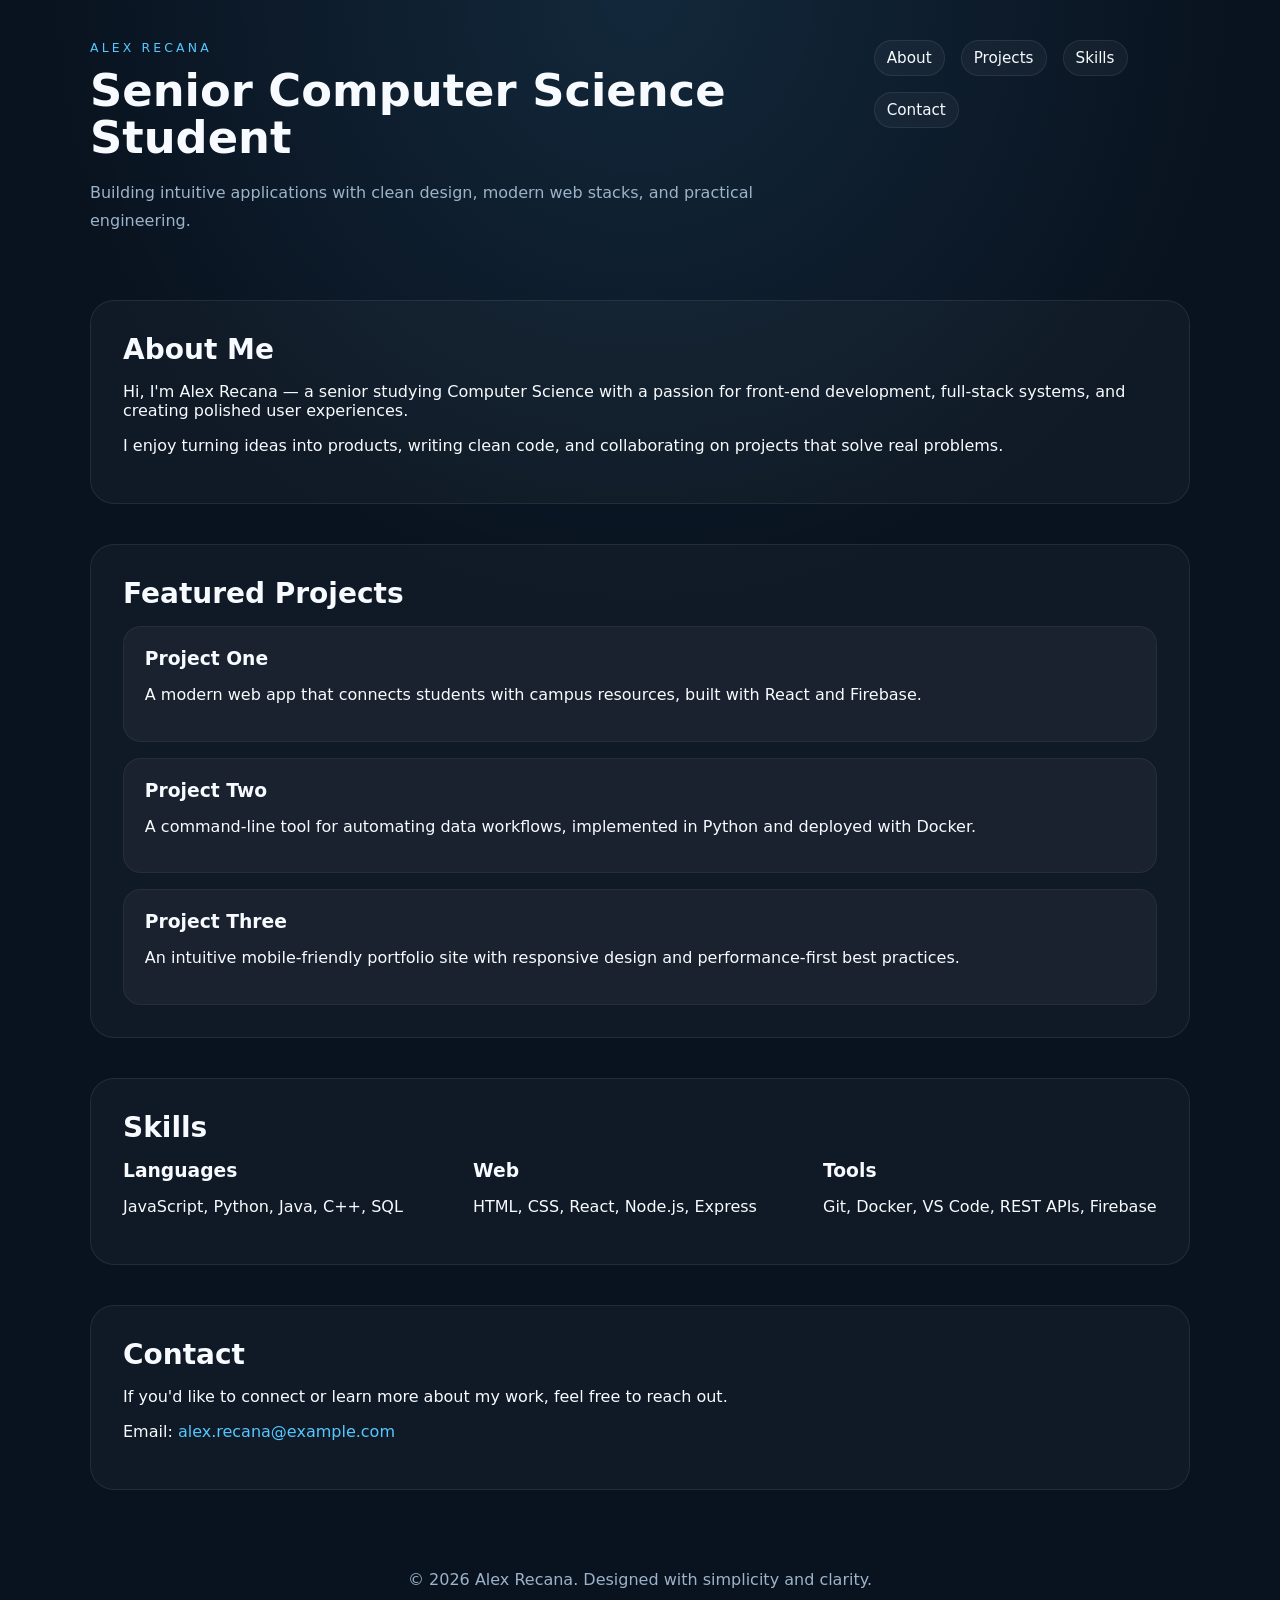
==== index.html @ cb9fe798 "initial portfolio" ====
<!DOCTYPE html>
<html lang="en">
  <head>
    <meta charset="UTF-8" />
    <meta name="viewport" content="width=device-width, initial-scale=1.0" />
    <title>Alex Recana | Senior Computer Science Portfolio</title>
    <link rel="stylesheet" href="styles.css" />
  </head>
  <body>
    <header class="site-header">
      <div class="container header-inner">
        <div>
          <p class="eyebrow">Alex Recana</p>
          <h1>Senior Computer Science Student</h1>
          <p class="subtitle">Building intuitive applications with clean design, modern web stacks, and practical engineering.</p>
        </div>
        <nav>
          <a href="#about">About</a>
          <a href="#projects">Projects</a>
          <a href="#skills">Skills</a>
          <a href="#contact">Contact</a>
        </nav>
      </div>
    </header>

    <main class="container">
      <section id="about" class="section-card">
        <h2>About Me</h2>
        <p>Hi, I'm Alex Recana — a senior studying Computer Science with a passion for front-end development, full-stack systems, and creating polished user experiences.</p>
        <p>I enjoy turning ideas into products, writing clean code, and collaborating on projects that solve real problems.</p>
      </section>

      <section id="projects" class="section-card">
        <h2>Featured Projects</h2>
        <div class="project-grid">
          <article class="project-card">
            <h3>Project One</h3>
            <p>A modern web app that connects students with campus resources, built with React and Firebase.</p>
          </article>
          <article class="project-card">
            <h3>Project Two</h3>
            <p>A command-line tool for automating data workflows, implemented in Python and deployed with Docker.</p>
          </article>
          <article class="project-card">
            <h3>Project Three</h3>
            <p>An intuitive mobile-friendly portfolio site with responsive design and performance-first best practices.</p>
          </article>
        </div>
      </section>

      <section id="skills" class="section-card">
        <h2>Skills</h2>
        <div class="skills-grid">
          <div>
            <h3>Languages</h3>
            <p>JavaScript, Python, Java, C++, SQL</p>
          </div>
          <div>
            <h3>Web</h3>
            <p>HTML, CSS, React, Node.js, Express</p>
          </div>
          <div>
            <h3>Tools</h3>
            <p>Git, Docker, VS Code, REST APIs, Firebase</p>
          </div>
        </div>
      </section>

      <section id="contact" class="section-card">
        <h2>Contact</h2>
        <p>If you'd like to connect or learn more about my work, feel free to reach out.</p>
        <p>Email: <a href="mailto:alex.recana@example.com">alex.recana@example.com</a></p>
      </section>
    </main>

    <footer class="site-footer">
      <p>© 2026 Alex Recana. Designed with simplicity and clarity.</p>
    </footer>

    <script src="script.js"></script>
  </body>
</html>
---- styles.css ----
:root {
  color-scheme: dark;
  --bg: #09121f;
  --surface: #112238;
  --surface-strong: #17304b;
  --text: #f7fbff;
  --muted: #9cb3c9;
  --accent: #56c7ff;
  --border: rgba(255, 255, 255, 0.08);
}

* {
  box-sizing: border-box;
}

html {
  scroll-behavior: smooth;
}

body {
  margin: 0;
  min-height: 100vh;
  font-family: Inter, system-ui, -apple-system, BlinkMacSystemFont, sans-serif;
  background: radial-gradient(circle at top, rgba(86, 199, 255, 0.12), transparent 35%),
    var(--bg);
  color: var(--text);
}

img {
  max-width: 100%;
}

a {
  color: var(--accent);
  text-decoration: none;
}

a:hover {
  text-decoration: underline;
}

.container {
  width: min(1100px, calc(100% - 2rem));
  margin: 0 auto;
}

.site-header {
  padding: 2.5rem 0 1.5rem;
}

.header-inner {
  display: flex;
  align-items: flex-start;
  justify-content: space-between;
  gap: 1.5rem;
}

.eyebrow {
  margin: 0 0 0.75rem;
  text-transform: uppercase;
  letter-spacing: 0.25em;
  color: var(--accent);
  font-size: 0.78rem;
}

h1,
h2,
h3 {
  margin: 0;
}

h1 {
  font-size: clamp(2.5rem, 3.5vw, 4rem);
  line-height: 1.05;
}

.subtitle {
  margin: 1.1rem 0 0;
  max-width: 42rem;
  color: var(--muted);
  line-height: 1.8;
}

nav {
  display: flex;
  flex-wrap: wrap;
  gap: 1rem;
  align-items: center;
}

nav a {
  padding: 0.5rem 0.75rem;
  border-radius: 999px;
  background: rgba(255, 255, 255, 0.04);
  border: 1px solid rgba(255, 255, 255, 0.08);
  color: var(--text);
  font-size: 0.95rem;
}

nav a:hover {
  background: rgba(86, 199, 255, 0.12);
}

.section-card {
  margin-top: 2.5rem;
  padding: 2rem;
  background: rgba(255, 255, 255, 0.03);
  border: 1px solid var(--border);
  border-radius: 24px;
}

.section-card h2 {
  margin-bottom: 1rem;
  font-size: 1.75rem;
}

.project-grid,
.skills-grid {
  display: grid;
  gap: 1rem;
}

.project-card {
  padding: 1.3rem;
  background: rgba(255, 255, 255, 0.04);
  border: 1px solid rgba(255, 255, 255, 0.06);
  border-radius: 18px;
}

.project-card h3 {
  margin-bottom: 0.75rem;
}

.skills-grid {
  grid-template-columns: repeat(3, minmax(0, 1fr));
}

.skills-grid h3 {
  margin-bottom: 0.5rem;
}

.site-footer {
  margin: 3rem 0 2rem;
  padding-top: 1rem;
  text-align: center;
  color: var(--muted);
}

@media (max-width: 860px) {
  .header-inner {
    flex-direction: column;
    align-items: stretch;
  }

  nav {
    justify-content: flex-start;
  }

  .skills-grid {
    grid-template-columns: 1fr;
  }
}

@media (max-width: 560px) {
  .section-card {
    padding: 1.5rem;
  }

  nav a {
    font-size: 0.9rem;
  }
}
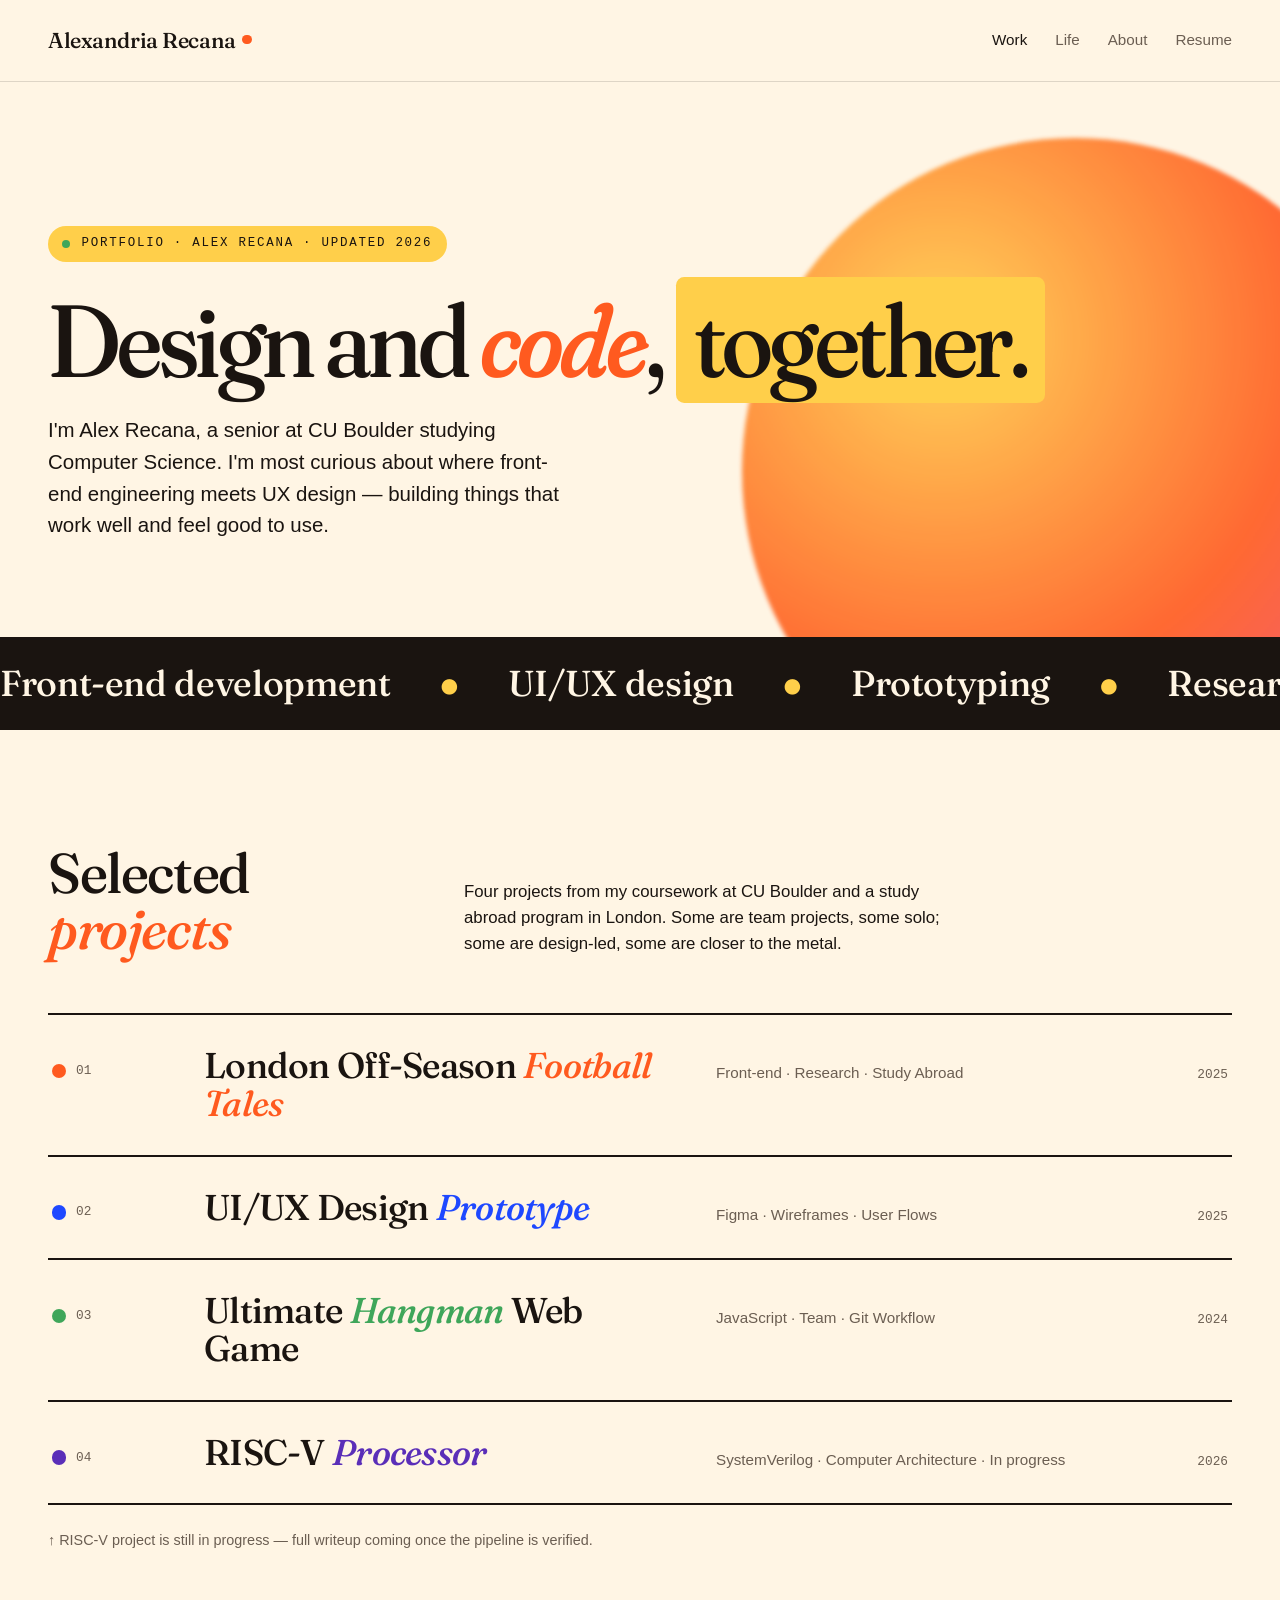
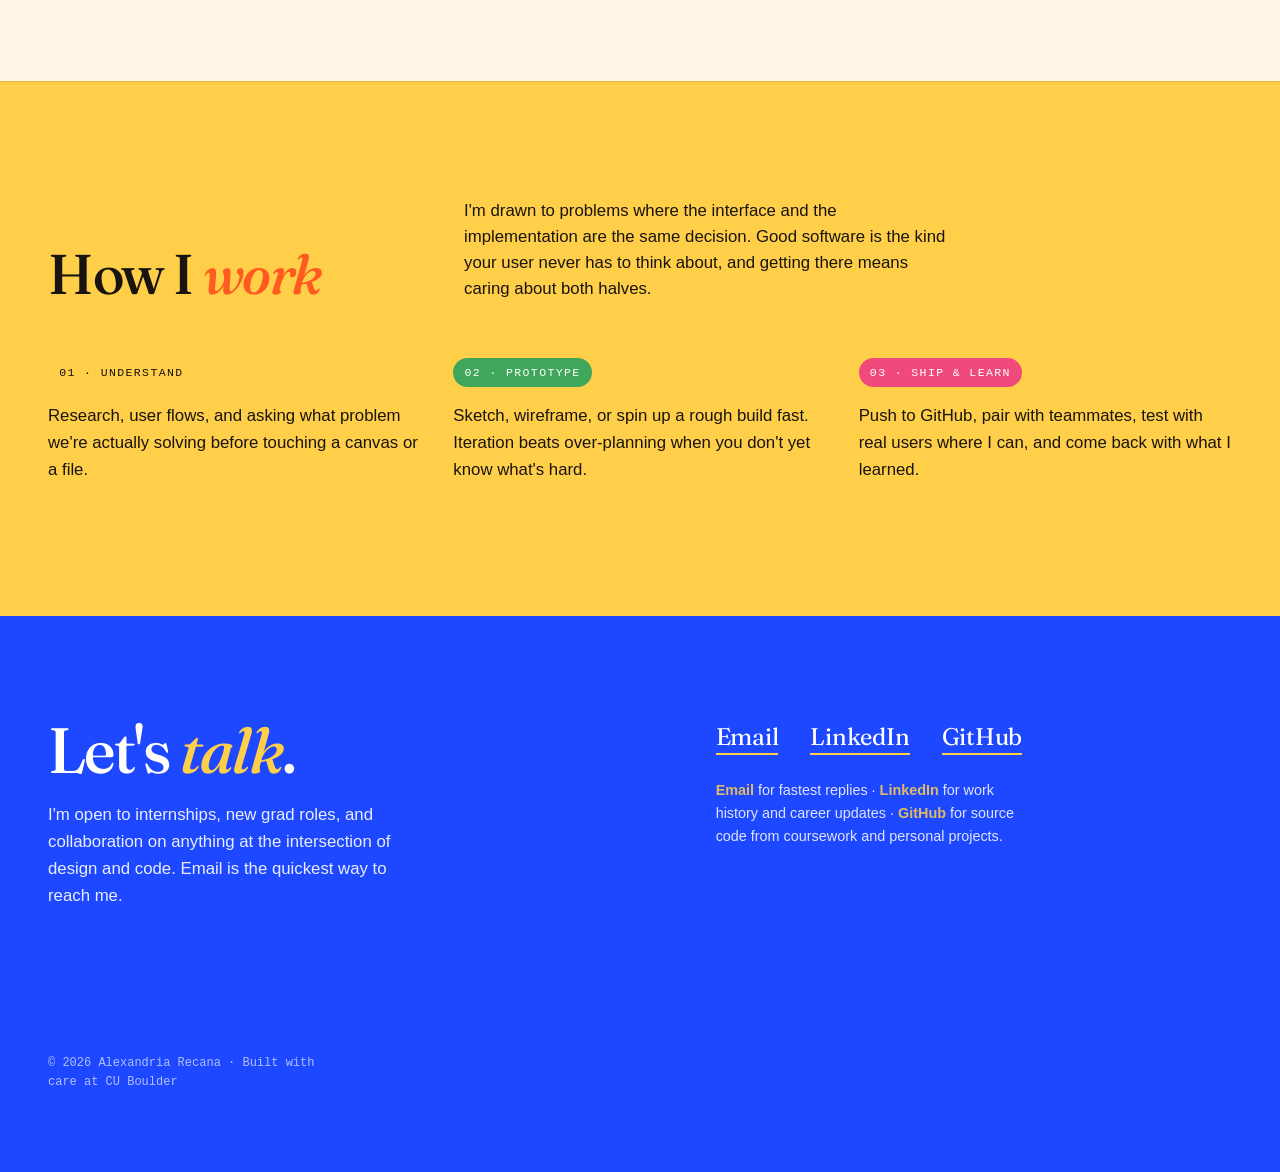
==== commit acc5d023: "Portfolio rebuild" ====
--- a/index.html
+++ b/index.html
@@ -1,82 +1,139 @@
-<!DOCTYPE html>
+<!doctype html>
 <html lang="en">
-  <head>
-    <meta charset="UTF-8" />
-    <meta name="viewport" content="width=device-width, initial-scale=1.0" />
-    <title>Alex Recana | Senior Computer Science Portfolio</title>
-    <link rel="stylesheet" href="styles.css" />
-  </head>
-  <body>
-    <header class="site-header">
-      <div class="container header-inner">
+<head>
+<meta charset="utf-8" />
+<meta name="viewport" content="width=device-width,initial-scale=1" />
+<title>Alex Recana — Portfolio</title>
+<meta name="description" content="Alex Recana — senior at CU Boulder studying Computer Science. Front-end development, UX design, and the places they meet." />
+<link rel="preconnect" href="https://rsms.me/" />
+<link rel="stylesheet" href="https://rsms.me/inter/inter.css" />
+<link rel="preconnect" href="https://fonts.googleapis.com" />
+<link rel="preconnect" href="https://fonts.gstatic.com" crossorigin />
+<link href="https://fonts.googleapis.com/css2?family=Fraunces:ital,opsz,wght,SOFT,WONK@0,9..144,400..700,0..100,0..1;1,9..144,400..700,0..100,0..1&display=swap" rel="stylesheet" />
+<link rel="stylesheet" href="styles.css" />
+</head>
+<body>
+
+<header class="site-head">
+  <div class="wrap">
+    <a href="index.html" class="wordmark">Alexandria&nbsp;Recana<span class="dot"></span></a>
+    <nav class="nav" aria-label="Primary">
+      <a href="index.html" aria-current="page">Work</a>
+      <a href="life.html">Life</a>
+      <a href="about.html">About</a>
+      <a href="resume.html">Resume</a>
+    </nav>
+  </div>
+</header>
+
+<main>
+
+  <section class="hero">
+    <div class="wrap">
+      <span class="eyebrow">Portfolio · Alex Recana · Updated 2026</span>
+      <h1>Design and <em>code</em>, <span class="hl">together.</span></h1>
+      <p class="lede">I'm Alex Recana, a senior at CU Boulder studying Computer Science. I'm most curious about where front-end engineering meets UX design — building things that work well and feel good to use.</p>
+    </div>
+  </section>
+
+  <div class="marquee" aria-hidden="true">
+    <div class="marquee-track">
+      <span>Front-end development <span class="star">●</span> UI/UX design <span class="star">●</span> Prototyping <span class="star">●</span> Research <span class="star">●</span> Computer architecture <span class="star">●</span> Digital storytelling <span class="star">●</span></span>
+      <span>Front-end development <span class="star">●</span> UI/UX design <span class="star">●</span> Prototyping <span class="star">●</span> Research <span class="star">●</span> Computer architecture <span class="star">●</span> Digital storytelling <span class="star">●</span></span>
+    </div>
+  </div>
+
+  <section class="section" id="work">
+    <div class="wrap">
+      <div class="section-head">
+        <h2>Selected <em>projects</em></h2>
+        <p>Four projects from my coursework at CU Boulder and a study abroad program in London. Some are team projects, some solo; some are design-led, some are closer to the metal.</p>
+      </div>
+
+      <ol class="work-list">
+        <li class="work-item" style="--swatch-color: var(--tangerine);">
+          <a href="work/project-1.html">
+            <span class="num">01</span>
+            <span class="title">London Off-Season <em>Football Tales</em></span>
+            <span class="role">Front-end · Research · Study Abroad</span>
+            <span class="year">2025</span>
+          </a>
+        </li>
+        <li class="work-item" style="--swatch-color: var(--cobalt);">
+          <a href="work/project-2.html">
+            <span class="num">02</span>
+            <span class="title">UI/UX Design <em>Prototype</em></span>
+            <span class="role">Figma · Wireframes · User Flows</span>
+            <span class="year">2025</span>
+          </a>
+        </li>
+        <li class="work-item" style="--swatch-color: var(--sage);">
+          <a href="work/project-3.html">
+            <span class="num">03</span>
+            <span class="title">Ultimate <em>Hangman</em> Web Game</span>
+            <span class="role">JavaScript · Team · Git Workflow</span>
+            <span class="year">2024</span>
+          </a>
+        </li>
+        <li class="work-item" style="--swatch-color: var(--plum);">
+          <a href="#risc-v" aria-describedby="risc-v-desc">
+            <span class="num">04</span>
+            <span class="title">RISC-V <em>Processor</em></span>
+            <span class="role">SystemVerilog · Computer Architecture · In progress</span>
+            <span class="year">2026</span>
+          </a>
+        </li>
+      </ol>
+      <p id="risc-v-desc" style="margin-top:1.5rem; color:var(--muted); font-size:0.9rem;">↑ RISC-V project is still in progress — full writeup coming once the pipeline is verified.</p>
+    </div>
+  </section>
+
+  <section class="section section--butter" id="approach">
+    <div class="wrap">
+      <div class="section-head">
+        <h2>How I <em>work</em></h2>
+        <p>I'm drawn to problems where the interface and the implementation are the same decision. Good software is the kind your user never has to think about, and getting there means caring about both halves.</p>
+      </div>
+      <div style="display:grid; grid-template-columns:repeat(3, 1fr); gap:2rem;">
         <div>
-          <p class="eyebrow">Alex Recana</p>
-          <h1>Senior Computer Science Student</h1>
-          <p class="subtitle">Building intuitive applications with clean design, modern web stacks, and practical engineering.</p>
+          <span class="chip">01 · Understand</span>
+          <p style="margin-top:1rem; font-size:1.05rem; line-height:1.6;">Research, user flows, and asking what problem we're actually solving before touching a canvas or a file.</p>
         </div>
-        <nav>
-          <a href="#about">About</a>
-          <a href="#projects">Projects</a>
-          <a href="#skills">Skills</a>
-          <a href="#contact">Contact</a>
-        </nav>
+        <div>
+          <span class="chip" style="background:var(--sage); color:#fff;">02 · Prototype</span>
+          <p style="margin-top:1rem; font-size:1.05rem; line-height:1.6;">Sketch, wireframe, or spin up a rough build fast. Iteration beats over-planning when you don't yet know what's hard.</p>
+        </div>
+        <div>
+          <span class="chip" style="background:var(--rose); color:#fff;">03 · Ship &amp; learn</span>
+          <p style="margin-top:1rem; font-size:1.05rem; line-height:1.6;">Push to GitHub, pair with teammates, test with real users where I can, and come back with what I learned.</p>
+        </div>
       </div>
-    </header>
+    </div>
+  </section>
 
-    <main class="container">
-      <section id="about" class="section-card">
-        <h2>About Me</h2>
-        <p>Hi, I'm Alex Recana — a senior studying Computer Science with a passion for front-end development, full-stack systems, and creating polished user experiences.</p>
-        <p>I enjoy turning ideas into products, writing clean code, and collaborating on projects that solve real problems.</p>
-      </section>
+  <footer class="site-foot">
+    <div class="wrap">
+      <div>
+        <h4>Let's <em>talk</em>.</h4>
+        <p>I'm open to internships, new grad roles, and collaboration on anything at the intersection of design and code. Email is the quickest way to reach me.</p>
+      </div>
+      <div>
+        <div class="contact-links">
+          <a href="mailto:alexandria.recana@gmail.com">Email</a>
+          <a href="https://www.linkedin.com/in/alexandria-recana/" target="_blank" rel="noopener">LinkedIn</a>
+          <a href="https://github.com/alexandriarecana" target="_blank" rel="noopener">GitHub</a>
+        </div>
+        <p style="margin-top:1.5rem; font-size:0.9rem; opacity:0.85; line-height:1.6;">
+          <strong style="color:var(--butter);">Email</strong> for fastest replies ·
+          <strong style="color:var(--butter);">LinkedIn</strong> for work history and career updates ·
+          <strong style="color:var(--butter);">GitHub</strong> for source code from coursework and personal projects.
+        </p>
+      </div>
+      <p class="fine">© 2026 Alexandria Recana · Built with care at CU Boulder</p>
+    </div>
+  </footer>
 
-      <section id="projects" class="section-card">
-        <h2>Featured Projects</h2>
-        <div class="project-grid">
-          <article class="project-card">
-            <h3>Project One</h3>
-            <p>A modern web app that connects students with campus resources, built with React and Firebase.</p>
-          </article>
-          <article class="project-card">
-            <h3>Project Two</h3>
-            <p>A command-line tool for automating data workflows, implemented in Python and deployed with Docker.</p>
-          </article>
-          <article class="project-card">
-            <h3>Project Three</h3>
-            <p>An intuitive mobile-friendly portfolio site with responsive design and performance-first best practices.</p>
-          </article>
-        </div>
-      </section>
+</main>
 
-      <section id="skills" class="section-card">
-        <h2>Skills</h2>
-        <div class="skills-grid">
-          <div>
-            <h3>Languages</h3>
-            <p>JavaScript, Python, Java, C++, SQL</p>
-          </div>
-          <div>
-            <h3>Web</h3>
-            <p>HTML, CSS, React, Node.js, Express</p>
-          </div>
-          <div>
-            <h3>Tools</h3>
-            <p>Git, Docker, VS Code, REST APIs, Firebase</p>
-          </div>
-        </div>
-      </section>
-
-      <section id="contact" class="section-card">
-        <h2>Contact</h2>
-        <p>If you'd like to connect or learn more about my work, feel free to reach out.</p>
-        <p>Email: <a href="mailto:alex.recana@example.com">alex.recana@example.com</a></p>
-      </section>
-    </main>
-
-    <footer class="site-footer">
-      <p>© 2026 Alex Recana. Designed with simplicity and clarity.</p>
-    </footer>
-
-    <script src="script.js"></script>
-  </body>
+</body>
 </html>
--- a/styles.css
+++ b/styles.css
@@ -1,172 +1,611 @@
+/* =========================================================
+   Portfolio — warm / editorial / colorful
+   Cream paper, five-color palette, expressive display serif.
+   Each case study gets its own accent via <body data-theme="…">.
+   Find every instance of "Your Name" and replace with yours.
+   ========================================================= */
+
 :root {
-  color-scheme: dark;
-  --bg: #09121f;
-  --surface: #112238;
-  --surface-strong: #17304b;
-  --text: #f7fbff;
-  --muted: #9cb3c9;
-  --accent: #56c7ff;
-  --border: rgba(255, 255, 255, 0.08);
-}
-
-* {
-  box-sizing: border-box;
-}
-
-html {
-  scroll-behavior: smooth;
-}
+  /* paper + ink */
+  --paper: #fff5e4;        /* warm cream */
+  --ink:   #1a1410;        /* espresso, not black */
+  --muted: #6b5e52;
+  --line:  rgba(26, 20, 16, 0.14);
+
+  /* palette — use these as section backgrounds / theme accents */
+  --tangerine: #ff5a1f;
+  --cobalt:    #1e48ff;
+  --sage:      #3fa65a;
+  --butter:    #ffcf4a;
+  --rose:      #ef4a7b;
+  --plum:      #5a2eb8;
+
+  /* default theme (home / about) */
+  --accent:    var(--tangerine);
+  --accent-ink: #fff;
+
+  /* layout / type */
+  --maxw: 1280px;
+  --gutter: clamp(1.5rem, 4vw, 3rem);
+  --serif: "Fraunces", "Times New Roman", Times, serif;
+  --sans:  "Inter", -apple-system, BlinkMacSystemFont, "Helvetica Neue", Arial, sans-serif;
+  --mono:  ui-monospace, "SF Mono", "JetBrains Mono", Menlo, monospace;
+}
+
+/* theme overrides for case studies */
+body[data-theme="tangerine"] { --accent: var(--tangerine); --accent-ink: #fff; }
+body[data-theme="cobalt"]    { --accent: var(--cobalt);    --accent-ink: #fff; }
+body[data-theme="sage"]      { --accent: var(--sage);      --accent-ink: #fff; }
+body[data-theme="butter"]    { --accent: var(--butter);    --accent-ink: #1a1410; }
+body[data-theme="rose"]      { --accent: var(--rose);      --accent-ink: #fff; }
+body[data-theme="plum"]      { --accent: var(--plum);      --accent-ink: #fff; }
+
+* { box-sizing: border-box; }
+html { scroll-behavior: smooth; }
 
 body {
   margin: 0;
-  min-height: 100vh;
-  font-family: Inter, system-ui, -apple-system, BlinkMacSystemFont, sans-serif;
-  background: radial-gradient(circle at top, rgba(86, 199, 255, 0.12), transparent 35%),
-    var(--bg);
-  color: var(--text);
-}
-
-img {
-  max-width: 100%;
-}
+  background: var(--paper);
+  color: var(--ink);
+  font-family: var(--sans);
+  font-size: 17px;
+  line-height: 1.55;
+  -webkit-font-smoothing: antialiased;
+  font-feature-settings: "ss01", "cv11";
+}
+
+::selection { background: var(--accent); color: var(--accent-ink); }
 
 a {
+  color: inherit;
+  text-decoration: none;
+  background-image: linear-gradient(var(--accent), var(--accent));
+  background-size: 100% 2px;
+  background-position: 0 100%;
+  background-repeat: no-repeat;
+  transition: background-size 200ms ease, color 160ms ease;
+}
+a:hover { background-size: 100% 100%; color: var(--accent-ink); }
+
+img { max-width: 100%; display: block; }
+
+/* -------- layout -------- */
+.wrap {
+  max-width: var(--maxw);
+  margin: 0 auto;
+  padding: 0 var(--gutter);
+}
+
+/* -------- header -------- */
+.site-head {
+  padding: 1.5rem 0;
+  position: sticky;
+  top: 0;
+  background: var(--paper);
+  z-index: 10;
+  border-bottom: 1px solid var(--line);
+}
+.site-head .wrap {
+  display: flex;
+  align-items: center;
+  justify-content: space-between;
+  gap: 2rem;
+}
+.wordmark {
+  font-family: var(--serif);
+  font-weight: 500;
+  font-size: 1.35rem;
+  letter-spacing: -0.02em;
+  background: none;
+  display: inline-flex;
+  align-items: center;
+  gap: 0.4rem;
+}
+.wordmark .dot {
+  display: inline-block;
+  width: 0.6rem; height: 0.6rem;
+  background: var(--accent);
+  border-radius: 50%;
+  margin-bottom: 0.1em;
+}
+.wordmark:hover { color: var(--ink); }
+.nav {
+  display: flex;
+  gap: 1.75rem;
+  font-size: 0.95rem;
+}
+.nav a { background: none; color: var(--muted); padding-bottom: 2px; }
+.nav a[aria-current="page"] { color: var(--ink); }
+.nav a:hover {
+  color: var(--ink);
+  background-image: linear-gradient(var(--accent), var(--accent));
+  background-size: 100% 2px;
+  background-position: 0 100%;
+  background-repeat: no-repeat;
+}
+
+/* -------- hero -------- */
+.hero {
+  position: relative;
+  padding: clamp(4rem, 12vw, 9rem) 0 clamp(3rem, 8vw, 6rem);
+  overflow: hidden;
+}
+.hero::before {
+  /* big decorative blob */
+  content: "";
+  position: absolute;
+  top: 10%;
+  right: -10%;
+  width: 52vw; height: 52vw;
+  max-width: 720px; max-height: 720px;
+  background: radial-gradient(circle at 30% 30%, var(--butter), var(--tangerine) 55%, var(--rose) 95%);
+  border-radius: 50%;
+  filter: blur(2px);
+  opacity: 0.9;
+  z-index: 0;
+  animation: drift 18s ease-in-out infinite alternate;
+}
+@keyframes drift {
+  from { transform: translate(0, 0) scale(1); }
+  to   { transform: translate(-3%, 4%) scale(1.05); }
+}
+.hero .wrap { position: relative; z-index: 1; }
+.hero h1 {
+  font-family: var(--serif);
+  font-size: clamp(2.75rem, 8vw, 6.5rem);
+  line-height: 0.98;
+  letter-spacing: -0.035em;
+  font-weight: 500;
+  font-variation-settings: "SOFT" 50, "WONK" 1;
+  margin: 0 0 1.5rem;
+  max-width: 18ch;
+}
+.hero h1 em {
+  font-style: italic;
+  color: var(--tangerine);
+  font-variation-settings: "SOFT" 100, "WONK" 1;
+}
+.hero h1 .hl {
+  background: var(--butter);
+  box-decoration-break: clone;
+  -webkit-box-decoration-break: clone;
+  padding: 0 0.18em;
+  border-radius: 0.08em;
+}
+.hero .lede {
+  font-size: clamp(1.1rem, 1.6vw, 1.3rem);
+  max-width: 46ch;
+  color: var(--ink);
+  margin: 0;
+  line-height: 1.55;
+}
+.eyebrow {
+  display: inline-flex;
+  align-items: center;
+  gap: 0.7rem;
+  font-family: var(--mono);
+  font-size: 0.78rem;
+  text-transform: uppercase;
+  letter-spacing: 0.14em;
+  color: var(--ink);
+  margin-bottom: 1.75rem;
+  background: var(--butter);
+  padding: 0.5rem 0.9rem;
+  border-radius: 999px;
+}
+.eyebrow::before {
+  content: "";
+  width: 0.5rem; height: 0.5rem;
+  background: var(--sage);
+  border-radius: 50%;
+  animation: pulse 2s ease-in-out infinite;
+}
+@keyframes pulse {
+  0%, 100% { opacity: 1; transform: scale(1); }
+  50%      { opacity: 0.5; transform: scale(0.8); }
+}
+
+/* -------- marquee -------- */
+.marquee {
+  background: var(--ink);
+  color: var(--paper);
+  padding: 1.1rem 0;
+  overflow: hidden;
+  border-top: 1px solid var(--ink);
+  border-bottom: 1px solid var(--ink);
+}
+.marquee-track {
+  display: flex;
+  gap: 3rem;
+  white-space: nowrap;
+  animation: marquee 28s linear infinite;
+  font-family: var(--serif);
+  font-size: clamp(1.5rem, 3vw, 2.25rem);
+  letter-spacing: -0.01em;
+  font-weight: 500;
+  align-items: center;
+}
+.marquee-track span { display: inline-flex; align-items: center; gap: 3rem; }
+.marquee-track .star {
+  color: var(--butter);
+  font-size: 0.s5em;
+  line-height: 0;
+}
+@keyframes marquee {
+  from { transform: translateX(0); }
+  to   { transform: translateX(-50%); }
+}
+
+/* -------- section -------- */
+.section {
+  padding: clamp(4rem, 9vw, 8rem) 0;
+  position: relative;
+}
+.section + .section { border-top: 1px solid var(--line); }
+.section--cobalt { background: var(--cobalt); color: #fff; --line: rgba(255,255,255,0.2); --muted: rgba(255,255,255,0.7); }
+.section--cobalt a { color: #fff; }
+.section--sage   { background: var(--sage);   color: #fff; --line: rgba(255,255,255,0.2); --muted: rgba(255,255,255,0.75); }
+.section--sage   a { color: #fff; }
+.section--butter { background: var(--butter); color: var(--ink); }
+.section--rose   { background: var(--rose);   color: #fff; --line: rgba(255,255,255,0.2); --muted: rgba(255,255,255,0.8); }
+.section--rose   a { color: #fff; }
+
+.section-head {
+  display: grid;
+  grid-template-columns: 1fr 2fr;
+  gap: 2rem;
+  margin-bottom: 3.5rem;
+  align-items: end;
+}
+.section-head h2 {
+  font-family: var(--serif);
+  font-size: clamp(2rem, 5vw, 3.5rem);
+  font-weight: 500;
+  letter-spacing: -0.025em;
+  line-height: 1;
+  margin: 0;
+}
+.section-head h2 em { color: var(--accent); font-style: italic; }
+.section-head p { margin: 0; max-width: 52ch; font-size: 1.05rem; }
+@media (max-width: 800px) {
+  .section-head { grid-template-columns: 1fr; gap: 1rem; align-items: start; }
+}
+
+/* -------- work list -------- */
+.work-list {
+  list-style: none;
+  padding: 0;
+  margin: 0;
+  border-top: 2px solid var(--ink);
+}
+.work-item { border-bottom: 2px solid var(--ink); }
+.work-item a {
+  display: grid;
+  grid-template-columns: 0.5fr 2fr 1.5fr 0.5fr;
+  gap: 2rem;
+  align-items: baseline;
+  padding: 2rem 0.25rem;
+  background: none;
+  transition: padding 220ms ease, background-color 220ms ease;
+}
+.work-item a:hover {
+  padding-left: 1.25rem;
+  background: transparent;
+}
+.work-item a:hover .title { color: var(--swatch-color, var(--accent)); }
+.work-item .num {
+  font-family: var(--mono);
+  font-size: 0.8rem;
+  color: var(--muted);
+  display: inline-flex;
+  align-items: center;
+  gap: 0.6rem;
+}
+.work-item .num::before {
+  content: "";
+  width: 0.9rem; height: 0.9rem;
+  border-radius: 50%;
+  background: var(--swatch-color, var(--accent));
+  display: inline-block;
+}
+.work-item .title {
+  font-family: var(--serif);
+  font-size: clamp(1.4rem, 2.8vw, 2.25rem);
+  letter-spacing: -0.02em;
+  font-weight: 500;
+  line-height: 1.05;
+  transition: color 200ms ease;
+}
+.work-item .title em { font-style: italic; color: var(--swatch-color, var(--accent)); }
+.work-item .role { color: var(--muted); font-size: 0.95rem; }
+.work-item .year {
+  text-align: right;
+  font-family: var(--mono);
+  font-size: 0.8rem;
+  color: var(--muted);
+}
+@media (max-width: 680px) {
+  .work-item a {
+    grid-template-columns: auto 1fr auto;
+    grid-template-areas: "num title year" ".  role  .";
+    column-gap: 1rem;
+    row-gap: 0.35rem;
+  }
+  .work-item .num  { grid-area: num; }
+  .work-item .title { grid-area: title; }
+  .work-item .role { grid-area: role; }
+  .work-item .year { grid-area: year; }
+}
+
+/* -------- case study hero -------- */
+.cs-head {
+  background: var(--accent);
+  color: var(--accent-ink);
+  padding: clamp(4rem, 10vw, 8rem) 0 clamp(3rem, 6vw, 5rem);
+  position: relative;
+  overflow: hidden;
+}
+.cs-head::after {
+  content: "";
+  position: absolute;
+  bottom: -40%;
+  left: -10%;
+  width: 60%; height: 80%;
+  background: radial-gradient(circle, rgba(255,255,255,0.2), transparent 60%);
+  pointer-events: none;
+}
+.cs-head .wrap { position: relative; z-index: 1; }
+.cs-head .eyebrow {
+  background: rgba(255,255,255,0.18);
+  color: var(--accent-ink);
+  backdrop-filter: blur(2px);
+}
+.cs-head .eyebrow::before { background: var(--accent-ink); }
+.cs-head h1 {
+  font-family: var(--serif);
+  font-size: clamp(2.5rem, 6.5vw, 4.75rem);
+  line-height: 1;
+  letter-spacing: -0.025em;
+  font-weight: 500;
+  margin: 0.75rem 0 1.5rem;
+  max-width: 22ch;
+}
+.cs-head h1 em { font-style: italic; }
+.cs-head .summary {
+  font-size: clamp(1.1rem, 1.6vw, 1.25rem);
+  max-width: 56ch;
+  margin: 0;
+  opacity: 0.95;
+  line-height: 1.5;
+}
+
+.cs-meta {
+  display: grid;
+  grid-template-columns: repeat(4, 1fr);
+  gap: 2rem;
+  padding: 2.25rem 0;
+  border-bottom: 2px solid var(--ink);
+}
+.cs-meta dt {
+  font-family: var(--mono);
+  font-size: 0.7rem;
+  text-transform: uppercase;
+  letter-spacing: 0.14em;
+  color: var(--muted);
+  margin-bottom: 0.5rem;
+}
+.cs-meta dd { margin: 0; font-size: 1rem; font-weight: 500; }
+@media (max-width: 680px) {
+  .cs-meta { grid-template-columns: 1fr 1fr; gap: 1.5rem; }
+}
+
+.cs-body {
+  display: grid;
+  grid-template-columns: 1fr 2fr;
+  gap: 3rem;
+  padding: clamp(3rem, 6vw, 5rem) 0;
+  border-bottom: 1px solid var(--line);
+}
+.cs-body h2 {
+  font-family: var(--serif);
+  font-size: 1.5rem;
+  font-weight: 500;
+  letter-spacing: -0.01em;
+  margin: 0;
+  position: sticky;
+  top: 6rem;
+  align-self: start;
   color: var(--accent);
-  text-decoration: none;
-}
-
-a:hover {
-  text-decoration: underline;
-}
-
-.container {
-  width: min(1100px, calc(100% - 2rem));
-  margin: 0 auto;
-}
-
-.site-header {
-  padding: 2.5rem 0 1.5rem;
-}
-
-.header-inner {
+  font-style: italic;
+}
+.cs-body .body-copy { max-width: 62ch; }
+.cs-body .body-copy > * + * { margin-top: 1.25em; }
+.cs-body h3 {
+  font-family: var(--serif);
+  font-size: 1.35rem;
+  font-weight: 500;
+  letter-spacing: -0.01em;
+  margin-top: 2em !important;
+  margin-bottom: 0.25em;
+}
+.cs-body p { margin: 0; font-size: 1.08rem; line-height: 1.68; }
+.cs-body figure {
+  margin: 2.5rem 0 0;
+  padding: 0;
+  grid-column: 1 / -1;
+}
+.cs-body figure img,
+.cs-placeholder {
+  border: 2px solid var(--ink);
+  background: color-mix(in srgb, var(--accent) 18%, var(--paper));
+  aspect-ratio: 16 / 9;
+  width: 100%;
+  border-radius: 4px;
+}
+.cs-placeholder {
+  display: grid;
+  place-items: center;
+  color: var(--ink);
+  font-family: var(--mono);
+  font-size: 0.85rem;
+  letter-spacing: 0.08em;
+}
+.cs-body figcaption {
+  margin-top: 0.85rem;
+  font-size: 0.88rem;
+  color: var(--muted);
+  font-family: var(--mono);
+}
+.cs-body ul, .cs-body ol { padding-left: 1.2em; }
+.cs-body li { margin-top: 0.45em; font-size: 1.05rem; }
+.cs-body li::marker { color: var(--accent); }
+@media (max-width: 800px) {
+  .cs-body { grid-template-columns: 1fr; gap: 1rem; }
+  .cs-body h2 { position: static; }
+}
+
+.cs-next {
+  padding: clamp(3rem, 6vw, 5rem) 0;
+  border-top: 2px solid var(--ink);
   display: flex;
-  align-items: flex-start;
   justify-content: space-between;
-  gap: 1.5rem;
-}
-
-.eyebrow {
-  margin: 0 0 0.75rem;
+  gap: 2rem;
+  flex-wrap: wrap;
+}
+.cs-next .label {
+  font-family: var(--mono);
+  font-size: 0.75rem;
   text-transform: uppercase;
-  letter-spacing: 0.25em;
-  color: var(--accent);
+  letter-spacing: 0.12em;
+  color: var(--muted);
+  display: block;
+  margin-bottom: 0.5rem;
+}
+.cs-next a {
+  font-family: var(--serif);
+  font-size: clamp(1.5rem, 3vw, 2rem);
+  letter-spacing: -0.015em;
+  font-weight: 500;
+  background: none;
+}
+.cs-next a:hover { color: var(--accent); }
+
+/* -------- about page -------- */
+.about-grid {
+  display: grid;
+  grid-template-columns: 1fr 2fr;
+  gap: 3rem;
+  padding: clamp(3rem, 8vw, 6rem) 0;
+}
+@media (max-width: 800px) { .about-grid { grid-template-columns: 1fr; gap: 2rem; } }
+.about-grid h1 {
+  font-family: var(--serif);
+  font-size: clamp(2.5rem, 6vw, 4.5rem);
+  letter-spacing: -0.03em;
+  font-weight: 500;
+  line-height: 0.95;
+  margin: 0;
+}
+.about-grid h1 em { color: var(--tangerine); font-style: italic; }
+.about-body p { font-size: 1.15rem; line-height: 1.7; margin: 0 0 1.25em; max-width: 60ch; }
+.about-body p:last-child { margin-bottom: 0; }
+.about-body .drop::first-letter {
+  font-family: var(--serif);
+  float: left;
+  font-size: 4.5rem;
+  line-height: 0.85;
+  padding: 0.25rem 0.5rem 0 0;
+  color: var(--tangerine);
+  font-style: italic;
+}
+
+.rows {
+  display: grid;
+  grid-template-columns: 1fr 2fr;
+  gap: 2rem;
+  padding: 2.25rem 0;
+  border-bottom: 1px solid var(--line);
+}
+.rows:first-of-type { border-top: 2px solid var(--ink); }
+.rows h3 {
+  font-family: var(--mono);
   font-size: 0.78rem;
-}
-
-h1,
-h2,
-h3 {
-  margin: 0;
-}
-
-h1 {
-  font-size: clamp(2.5rem, 3.5vw, 4rem);
-  line-height: 1.05;
-}
-
-.subtitle {
-  margin: 1.1rem 0 0;
-  max-width: 42rem;
+  text-transform: uppercase;
+  letter-spacing: 0.14em;
+  color: var(--tangerine);
+  margin: 0;
+  font-weight: 600;
+}
+.rows ul { list-style: none; padding: 0; margin: 0; }
+.rows li { margin-bottom: 0.6rem; font-size: 1.02rem; }
+.rows .when {
+  font-family: var(--mono);
+  font-size: 0.8rem;
   color: var(--muted);
-  line-height: 1.8;
-}
-
-nav {
+  margin-right: 1rem;
+}
+
+/* -------- footer -------- */
+.site-foot {
+  background: var(--cobalt);
+  color: #fff;
+  padding: clamp(4rem, 8vw, 7rem) 0 3rem;
+  margin-top: 0;
+}
+.site-foot .wrap {
+  display: grid;
+  grid-template-columns: 1.2fr 1fr;
+  gap: 3rem;
+}
+.site-foot h4 {
+  font-family: var(--serif);
+  font-size: clamp(2.25rem, 5vw, 4rem);
+  font-weight: 500;
+  letter-spacing: -0.025em;
+  line-height: 1;
+  margin: 0 0 1.25rem;
+  max-width: 14ch;
+}
+.site-foot h4 em { color: var(--butter); font-style: italic; }
+.site-foot p { margin: 0 0 2rem; max-width: 38ch; opacity: 0.9; font-size: 1.05rem; line-height: 1.6; }
+.site-foot a { color: #fff; background-image: linear-gradient(var(--butter), var(--butter)); }
+.site-foot a:hover { color: var(--cobalt); }
+.site-foot .contact-links {
   display: flex;
   flex-wrap: wrap;
-  gap: 1rem;
+  gap: 1.25rem 2rem;
+  font-family: var(--serif);
+  font-size: 1.5rem;
+  letter-spacing: -0.01em;
+}
+.site-foot .fine {
+  margin-top: 4rem;
+  grid-column: 1 / -1;
+  font-family: var(--mono);
+  font-size: 0.75rem;
+  opacity: 0.65;
+}
+@media (max-width: 680px) { .site-foot .wrap { grid-template-columns: 1fr; gap: 2rem; } }
+
+/* -------- utility -------- */
+.visually-hidden {
+  position: absolute; width: 1px; height: 1px;
+  padding: 0; margin: -1px; overflow: hidden;
+  clip: rect(0,0,0,0); white-space: nowrap; border: 0;
+}
+
+.chip {
+  display: inline-flex;
   align-items: center;
-}
-
-nav a {
-  padding: 0.5rem 0.75rem;
+  gap: 0.4rem;
+  font-family: var(--mono);
+  font-size: 0.72rem;
+  text-transform: uppercase;
+  letter-spacing: 0.12em;
+  padding: 0.35rem 0.7rem;
   border-radius: 999px;
-  background: rgba(255, 255, 255, 0.04);
-  border: 1px solid rgba(255, 255, 255, 0.08);
-  color: var(--text);
-  font-size: 0.95rem;
-}
-
-nav a:hover {
-  background: rgba(86, 199, 255, 0.12);
-}
-
-.section-card {
-  margin-top: 2.5rem;
-  padding: 2rem;
-  background: rgba(255, 255, 255, 0.03);
-  border: 1px solid var(--border);
-  border-radius: 24px;
-}
-
-.section-card h2 {
-  margin-bottom: 1rem;
-  font-size: 1.75rem;
-}
-
-.project-grid,
-.skills-grid {
-  display: grid;
-  gap: 1rem;
-}
-
-.project-card {
-  padding: 1.3rem;
-  background: rgba(255, 255, 255, 0.04);
-  border: 1px solid rgba(255, 255, 255, 0.06);
-  border-radius: 18px;
-}
-
-.project-card h3 {
-  margin-bottom: 0.75rem;
-}
-
-.skills-grid {
-  grid-template-columns: repeat(3, minmax(0, 1fr));
-}
-
-.skills-grid h3 {
-  margin-bottom: 0.5rem;
-}
-
-.site-footer {
-  margin: 3rem 0 2rem;
-  padding-top: 1rem;
-  text-align: center;
-  color: var(--muted);
-}
-
-@media (max-width: 860px) {
-  .header-inner {
-    flex-direction: column;
-    align-items: stretch;
-  }
-
-  nav {
-    justify-content: flex-start;
-  }
-
-  .skills-grid {
-    grid-template-columns: 1fr;
-  }
-}
-
-@media (max-width: 560px) {
-  .section-card {
-    padding: 1.5rem;
-  }
-
-  nav a {
-    font-size: 0.9rem;
-  }
-}
+  background: var(--butter);
+  color: var(--ink);
+  border: none;
+}
+.chip + .chip { margin-left: 0.4rem; }
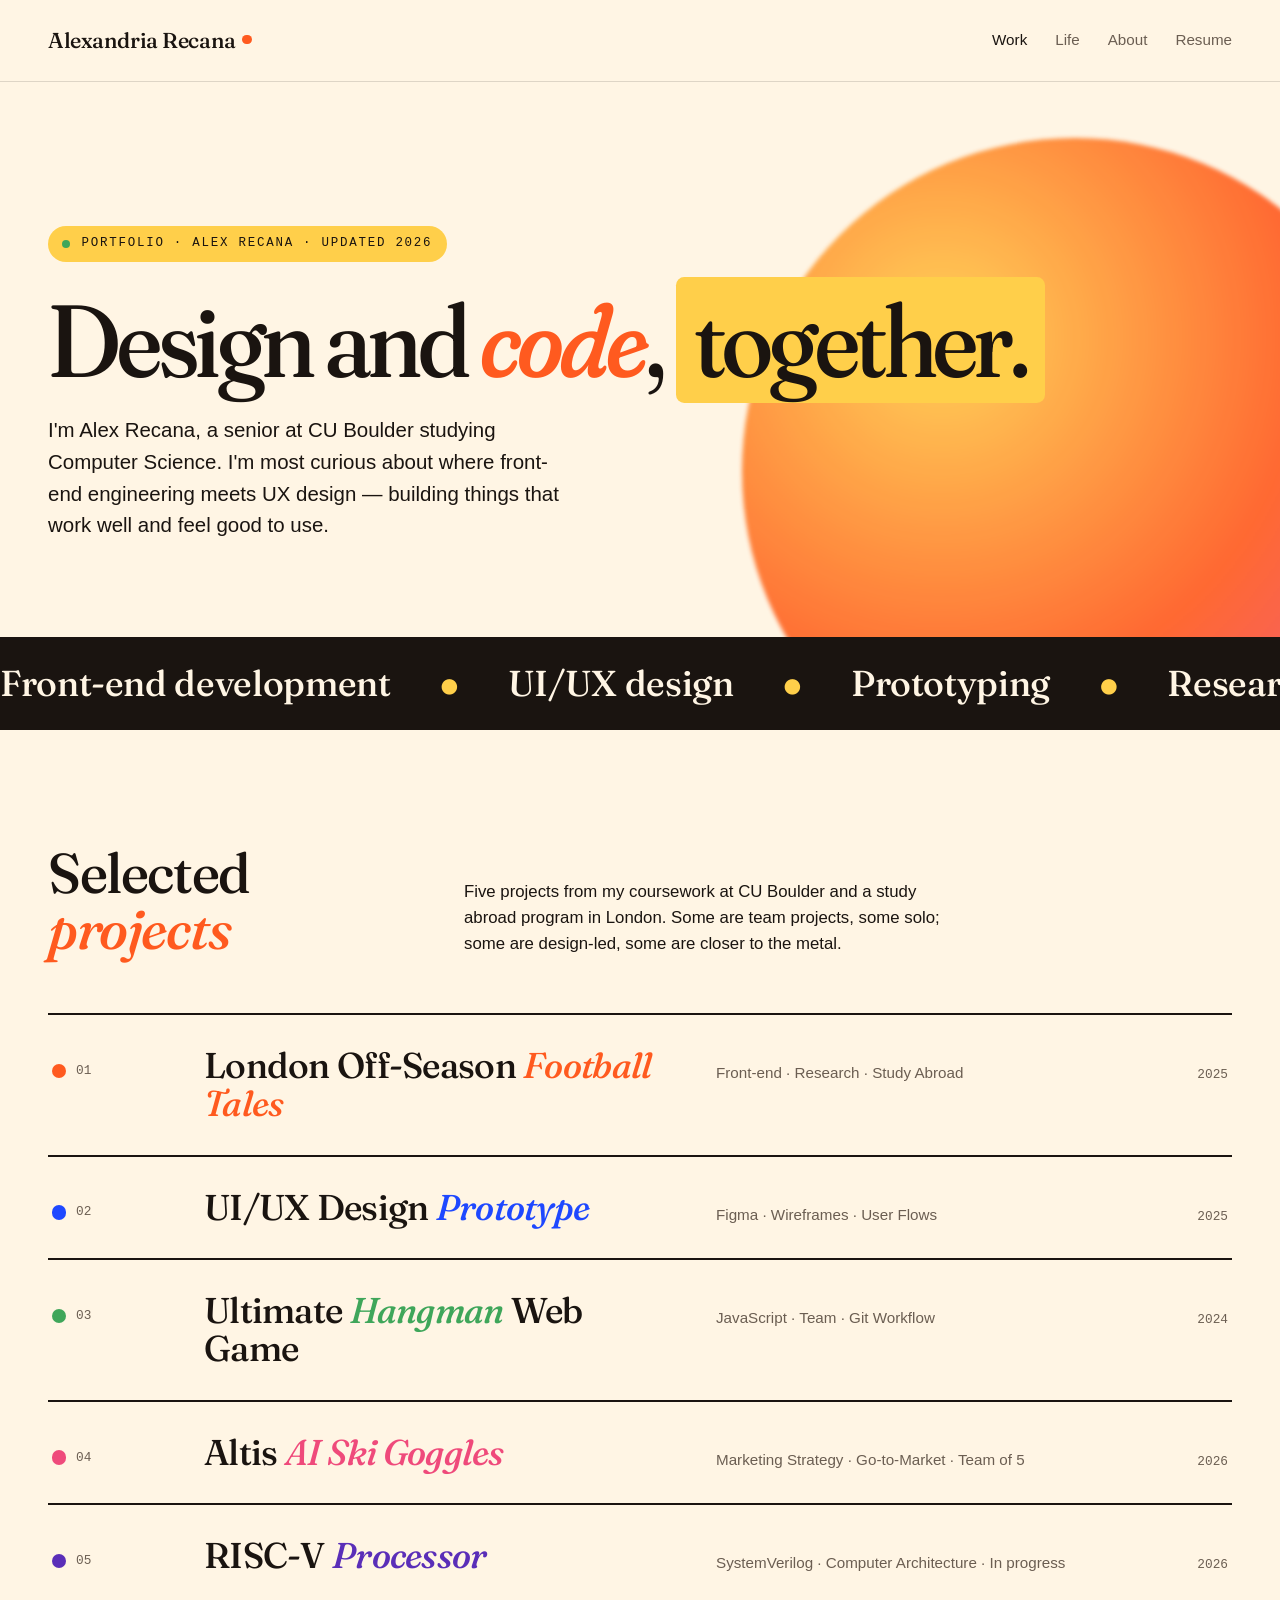
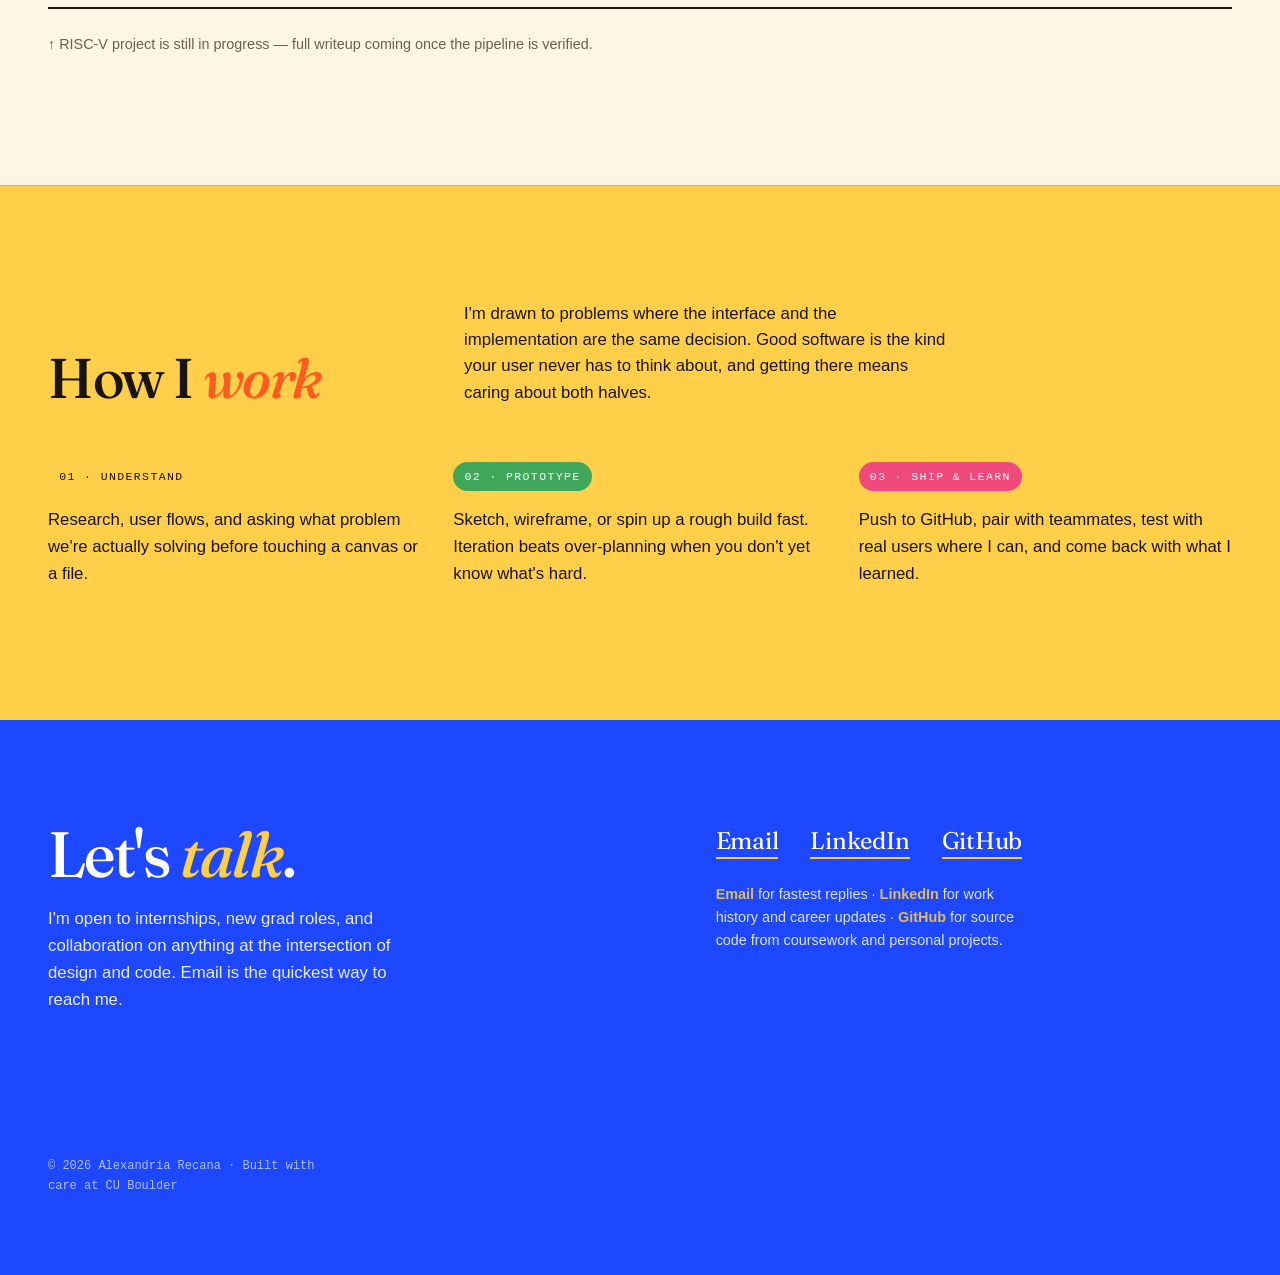
==== commit e06acd9f: "added busm" ====
--- a/index.html
+++ b/index.html
@@ -47,7 +47,7 @@
     <div class="wrap">
       <div class="section-head">
         <h2>Selected <em>projects</em></h2>
-        <p>Four projects from my coursework at CU Boulder and a study abroad program in London. Some are team projects, some solo; some are design-led, some are closer to the metal.</p>
+        <p>Five projects from my coursework at CU Boulder and a study abroad program in London. Some are team projects, some solo; some are design-led, some are closer to the metal.</p>
       </div>
 
       <ol class="work-list">
@@ -75,9 +75,17 @@
             <span class="year">2024</span>
           </a>
         </li>
+        <li class="work-item" style="--swatch-color: var(--rose);">
+          <a href="work/project-4.html">
+            <span class="num">04</span>
+            <span class="title">Altis <em>AI Ski Goggles</em></span>
+            <span class="role">Marketing Strategy · Go-to-Market · Team of 5</span>
+            <span class="year">2026</span>
+          </a>
+        </li>
         <li class="work-item" style="--swatch-color: var(--plum);">
           <a href="#risc-v" aria-describedby="risc-v-desc">
-            <span class="num">04</span>
+            <span class="num">05</span>
             <span class="title">RISC-V <em>Processor</em></span>
             <span class="role">SystemVerilog · Computer Architecture · In progress</span>
             <span class="year">2026</span>
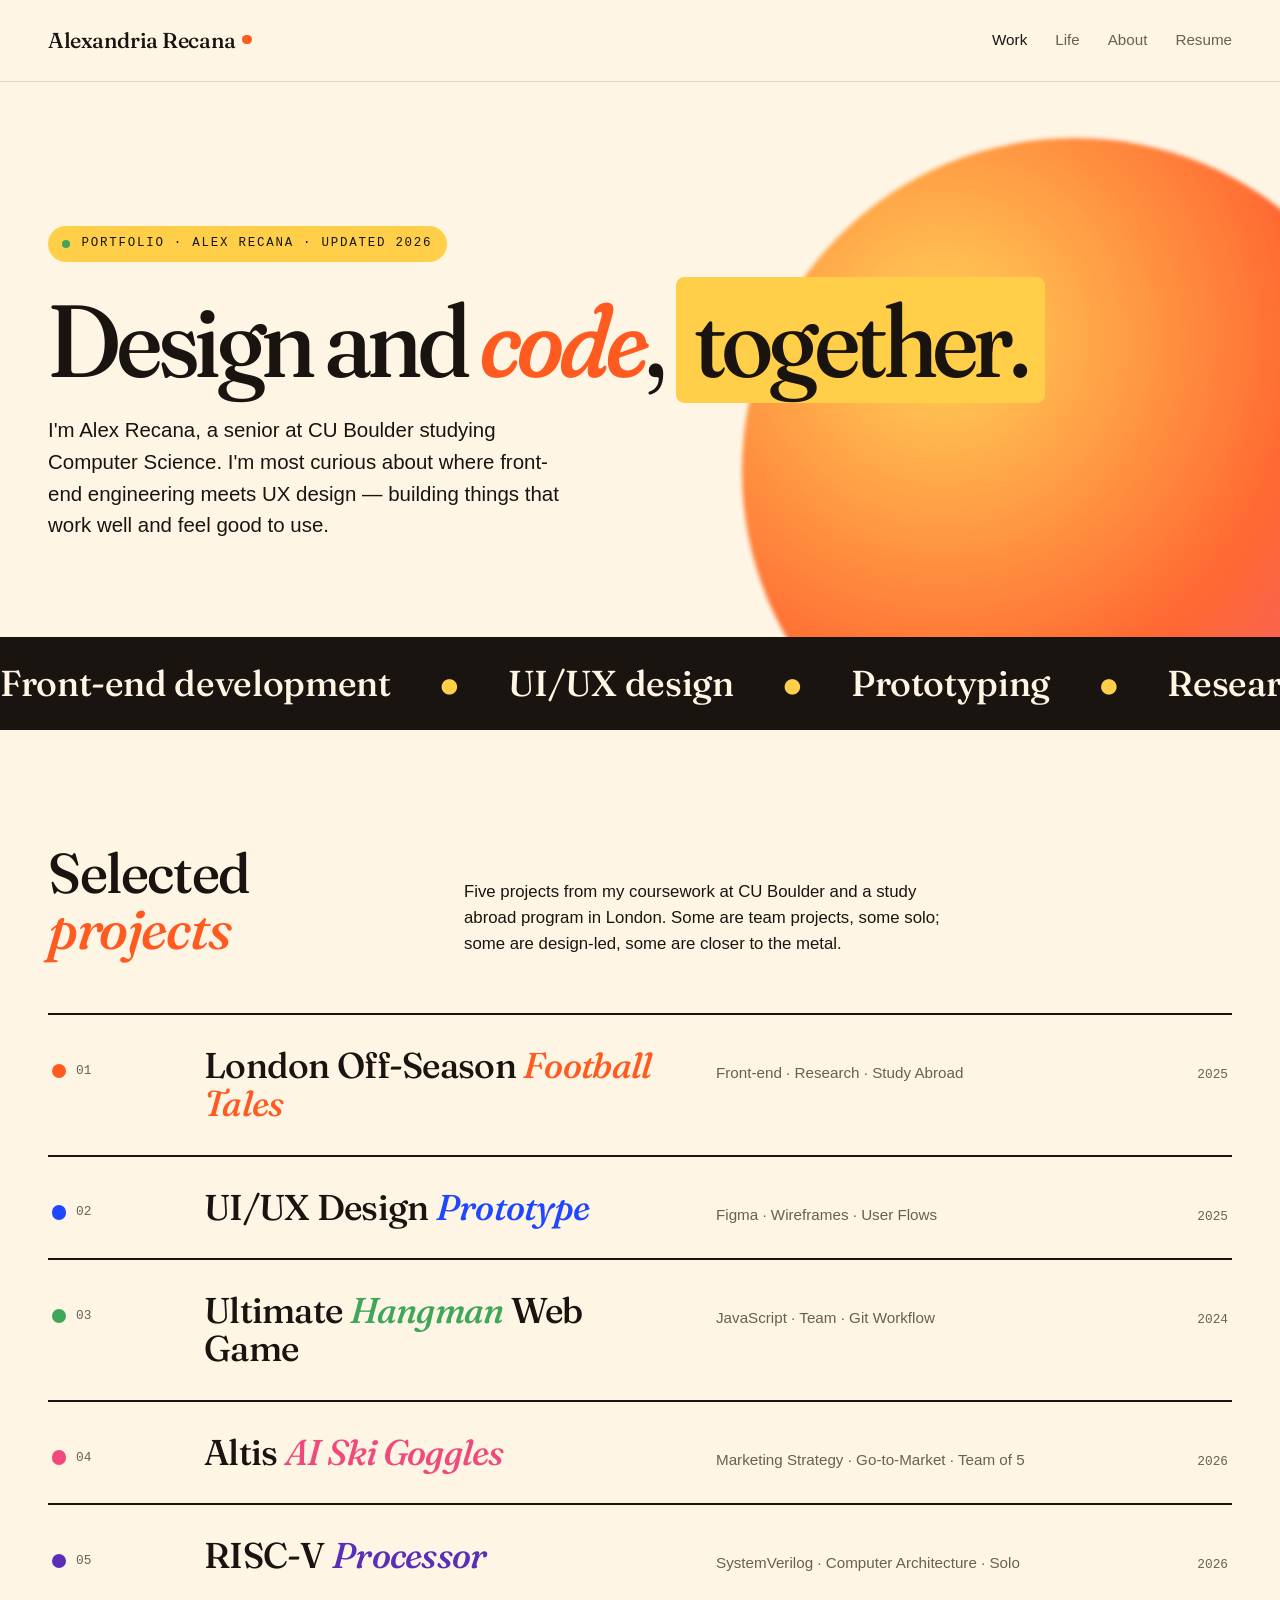
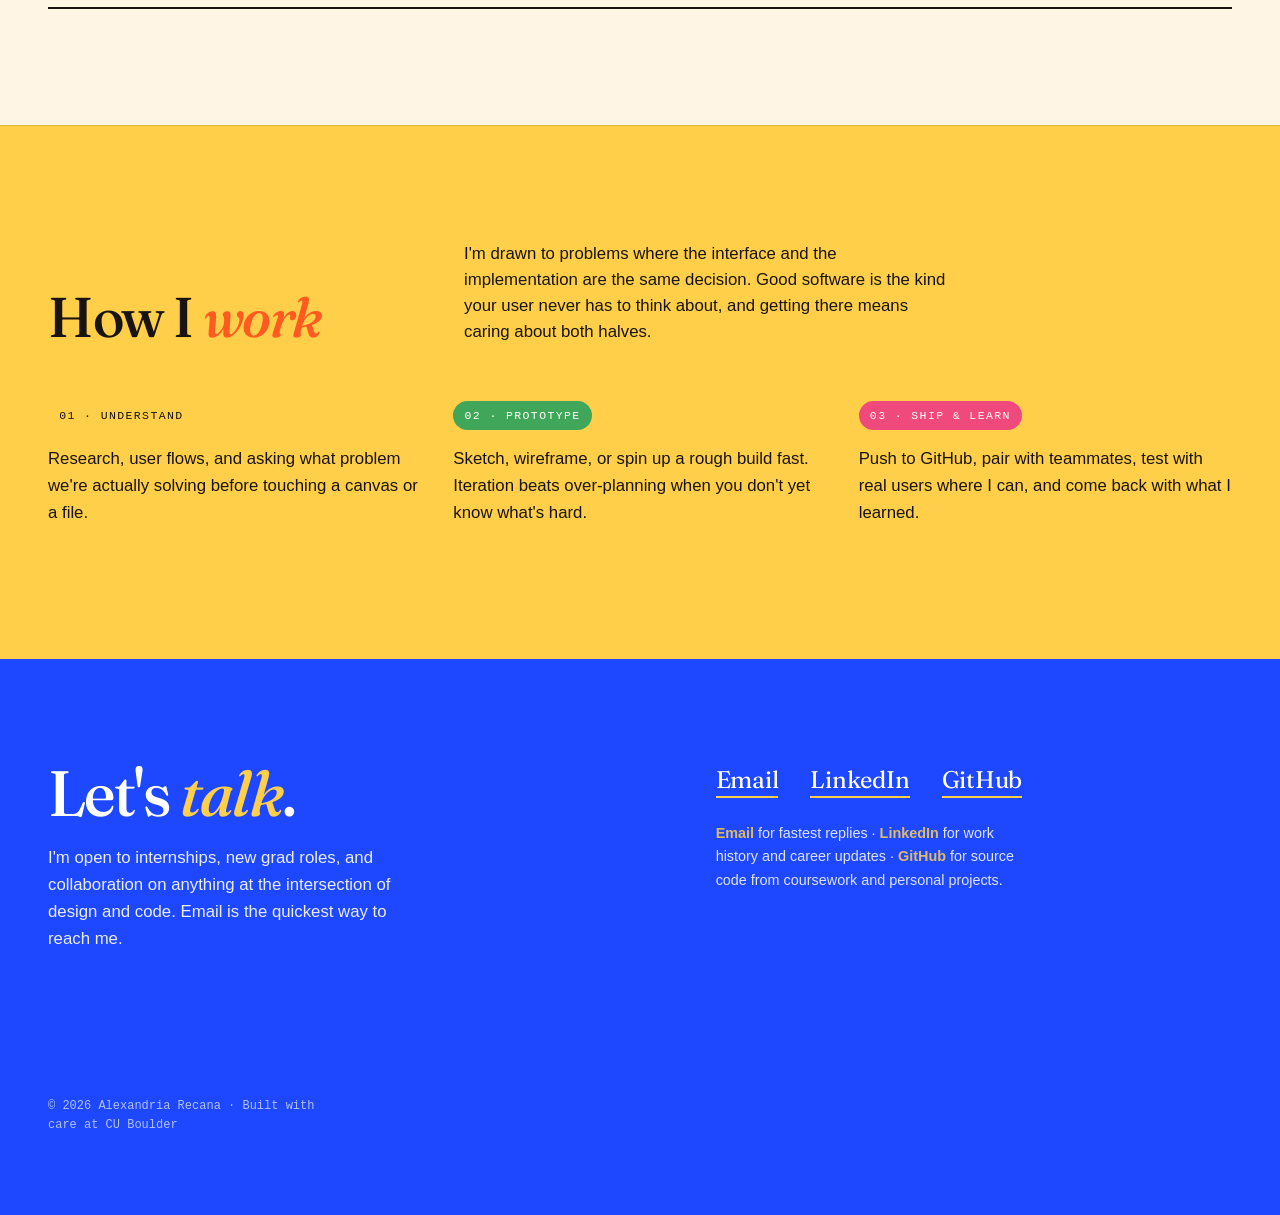
==== commit 77757bbc: "updated risc-5 project" ====
--- a/index.html
+++ b/index.html
@@ -84,15 +84,14 @@
           </a>
         </li>
         <li class="work-item" style="--swatch-color: var(--plum);">
-          <a href="#risc-v" aria-describedby="risc-v-desc">
+          <a href="work/project-5.html">
             <span class="num">05</span>
             <span class="title">RISC-V <em>Processor</em></span>
-            <span class="role">SystemVerilog · Computer Architecture · In progress</span>
+            <span class="role">SystemVerilog · Computer Architecture · Solo</span>
             <span class="year">2026</span>
           </a>
         </li>
       </ol>
-      <p id="risc-v-desc" style="margin-top:1.5rem; color:var(--muted); font-size:0.9rem;">↑ RISC-V project is still in progress — full writeup coming once the pipeline is verified.</p>
     </div>
   </section>
 
